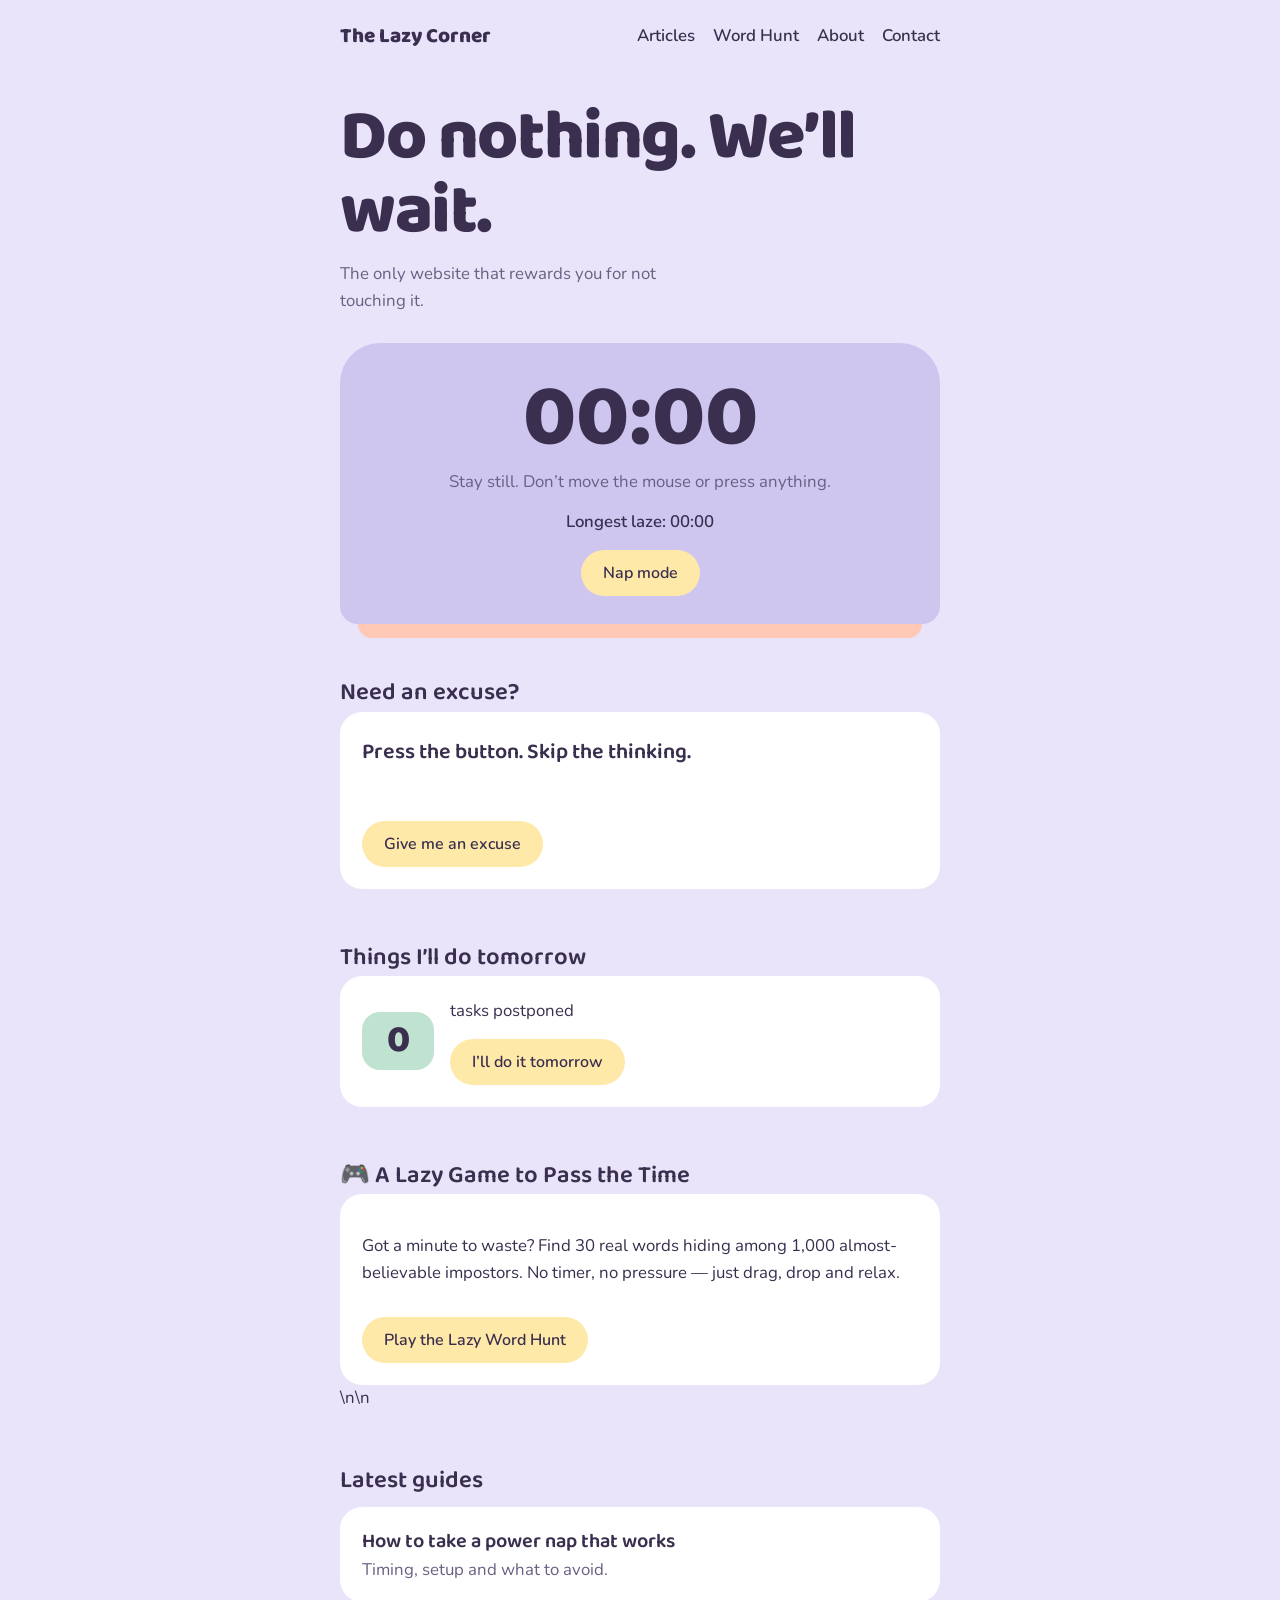
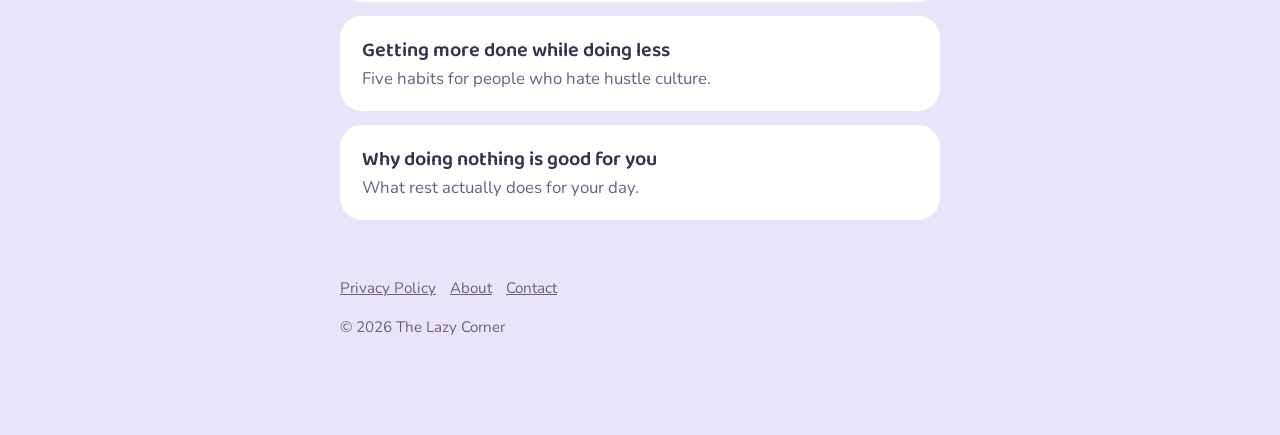
==== index.html @ edf31c2e "Promote the lazy game near the top of the homepage" ====
<!DOCTYPE html>
<html lang="en">
<head>
<!-- Google Tag Manager -->
<script>(function(w,d,s,l,i){w[l]=w[l]||[];w[l].push({'gtm.start':
new Date().getTime(),event:'gtm.js'});var f=d.getElementsByTagName(s)[0],
j=d.createElement(s),dl=l!='dataLayer'?'&l='+l:'';j.async=true;j.src=
'https://www.googletagmanager.com/gtm.js?id='+i+dl;f.parentNode.insertBefore(j,f);
})(window,document,'script','dataLayer','GTM-PF8PZQJV');</script>
<!-- End Google Tag Manager -->

<meta charset="utf-8">
<meta name="viewport" content="width=device-width, initial-scale=1, viewport-fit=cover">
<title>The Lazy Corner: a website for doing nothing</title>
<meta name="description" content="A free website for being lazy: a do-nothing timer, nap mode, an excuse generator and honest guides to resting well.">
<meta name="robots" content="index, follow, max-image-preview:large">
<link rel="canonical" href="https://letscrackitt.github.io/lazyaahh/">
<meta name="theme-color" content="#E9E4FA">
<meta property="og:type" content="website">
<meta property="og:site_name" content="The Lazy Corner">
<meta property="og:title" content="The Lazy Corner: a website for doing nothing">
<meta property="og:description" content="A free website for being lazy: a do-nothing timer, nap mode, an excuse generator and honest guides to resting well.">
<meta property="og:url" content="https://letscrackitt.github.io/lazyaahh/">
<meta name="twitter:card" content="summary">
<meta name="twitter:title" content="The Lazy Corner: a website for doing nothing">
<meta name="twitter:description" content="A free website for being lazy: a do-nothing timer, nap mode, an excuse generator and honest guides to resting well.">
<link rel="stylesheet" href="https://fonts.googleapis.com/css2?family=Baloo+2:wght@600;800&family=Nunito:wght@400;600&display=swap">
<link rel="stylesheet" href="style.css">

<script type="application/ld+json">
{
  "@context": "https://schema.org",
  "@type": "WebSite",
  "name": "The Lazy Corner",
  "url": "https://letscrackitt.github.io/lazyaahh/",
  "description": "A free website for being lazy: a do-nothing timer, nap mode, an excuse generator and honest guides to resting well.",
  "inLanguage": "en"
}
</script>
</head>
<body>
<!-- Google Tag Manager (noscript) -->
<noscript><iframe src="https://www.googletagmanager.com/ns.html?id=GTM-PF8PZQJV" height="0" width="0" style="display:none;visibility:hidden"></iframe></noscript>
<!-- End Google Tag Manager (noscript) -->

<nav class="top" aria-label="Main"><a href="index.html">The Lazy Corner</a><a href="articles.html">Articles</a><a href="word-hunt.html">Word Hunt</a><a href="about.html">About</a><a href="contact.html">Contact</a></nav>
<main>
  <h1>Do nothing. We’ll wait.</h1>
  <p class="lead">The only website that rewards you for not touching it.</p>

  <div class="couch" aria-live="off">
    <div class="timer" id="timer">00:00</div>
    <p class="status" id="status">Stay still. Don’t move the mouse or press anything.</p>
    <p class="best">Longest laze: <span id="best">00:00</span></p>
    <button id="napBtn" type="button">Nap mode</button>
  </div>

  <section>
    <h2>Need an excuse?</h2>
    <div class="card">
      <p class="excuse" id="excuse">Press the button. Skip the thinking.</p>
      <button id="exBtn" type="button">Give me an excuse</button>
    </div>
  </section>

  <section>
    <h2>Things I’ll do tomorrow</h2>
    <div class="card tmr">
      <div class="n" id="tmrN">0</div>
      <div>
        <div>tasks postponed</div>
        <button id="tmrBtn" type="button">I’ll do it tomorrow</button>
      </div>
    </div>
  </section>

  <section class="lazy-game-promo"><h2>🎮 A Lazy Game to Pass the Time</h2><div class="card"><p>Got a minute to waste? Find 30 real words hiding among 1,000 almost-believable impostors. No timer, no pressure — just drag, drop and relax.</p><a href="word-hunt.html"><button type="button">Play the Lazy Word Hunt</button></a></div></section>\n\n  <section><h2>Latest guides</h2><div class="list"><a href="how-to-take-a-power-nap.html"><b>How to take a power nap that works</b><span>Timing, setup and what to avoid.</span></a><a href="lazy-productivity.html"><b>Getting more done while doing less</b><span>Five habits for people who hate hustle culture.</span></a><a href="why-rest-matters.html"><b>Why doing nothing is good for you</b><span>What rest actually does for your day.</span></a></div></section>

  <footer><a href="privacy.html">Privacy Policy</a><a href="about.html">About</a><a href="contact.html">Contact</a><p>© 2026 The Lazy Corner</p></footer>
</main>

<div class="nap" id="nap" role="dialog" aria-label="Nap mode">
  <div class="z" aria-hidden="true"><b>z z z</b></div>
  <div>Shh. Tap or press any key to wake up.</div>
</div>

<script>
(function(){
  var timerEl=document.getElementById('timer'), statusEl=document.getElementById('status'),
      bestEl=document.getElementById('best'), nap=document.getElementById('nap');
  var last=Date.now(), best=0, lastX=null, lastY=null, napping=false;
  try{best=parseInt(localStorage.getItem('lazyBest')||'0',10)||0}catch(e){}
  function fmt(s){var m=Math.floor(s/60),r=s%60;return (m<10?'0':'')+m+':'+(r<10?'0':'')+r}
  bestEl.textContent=fmt(best);
  var msgs=[[0,'Stay still. Don’t move the mouse or press anything.'],[10,'Nice. You’re doing great at nothing.'],
    [30,'Professional-level laziness.'],[60,'One whole minute. Legendary.'],[120,'You’ve earned a snack. Do not get it.']];
  function reset(){
    var secs=Math.floor((Date.now()-last)/1000);
    if(secs>best){best=secs;bestEl.textContent=fmt(best);try{localStorage.setItem('lazyBest',String(best))}catch(e){}
      if(secs>=5)statusEl.textContent='New record. Ugh, so much effort.'}
    else if(secs>=5)statusEl.textContent='You moved. Back to the start.';
    last=Date.now();
    if(napping){napping=false;nap.classList.remove('on')}
  }
  function tick(){
    var s=Math.floor((Date.now()-last)/1000);
    timerEl.textContent=fmt(s);
    for(var i=msgs.length-1;i>=0;i--){if(s>=msgs[i][0]&&s>0){statusEl.textContent=msgs[i][1];break}}
  }
  setInterval(tick,500);
  document.addEventListener('mousemove',function(e){
    if(lastX===null){lastX=e.clientX;lastY=e.clientY;return}
    if(Math.abs(e.clientX-lastX)+Math.abs(e.clientY-lastY)>12){reset()}
    lastX=e.clientX;lastY=e.clientY;
  });
  ['keydown','touchstart','scroll','wheel'].forEach(function(ev){document.addEventListener(ev,reset,{passive:true})});
  document.addEventListener('click',function(e){
    if(napping){reset();return}
    if(e.target.closest('button')){last=Date.now();return}
    reset();
  });

  document.getElementById('napBtn').addEventListener('click',function(e){
    e.stopPropagation();last=Date.now();napping=true;nap.classList.add('on');
  });

  var excuses=['I would, but my couch has a very strong gravitational pull.','My to-do list and I are taking some time apart.',
    'The weather is doing that thing again.','I’m saving my energy for something important. I haven’t decided what.',
    'I’m currently in a thinking phase. It might last until Thursday.','Mercury is doing something. I looked it up. Nobody could explain.',
    'I tried, but the thought of it was already exhausting.','My battery is at 3% and I’m not charging it.',
    'It’s technically not a deadline until someone reminds me twice.','I’d love to, but I just sat down.',
    'That sounds like a future me problem.','I’m in a very important staring-at-the-ceiling meeting.'];
  var exEl=document.getElementById('excuse'), prev=-1;
  document.getElementById('exBtn').addEventListener('click',function(){
    var i;do{i=Math.floor(Math.random()*excuses.length)}while(i===prev);
    prev=i;exEl.textContent=excuses[i];
  });

  var tmr=0, tmrEl=document.getElementById('tmrN');
  document.getElementById('tmrBtn').addEventListener('click',function(){tmr++;tmrEl.textContent=tmr});
})();
</script>
</body>
</html>
---- style.css ----
:root{
  --bg:#E9E4FA; --surface:#FFFFFF; --ink:#3A2F4F; --muted:#6B5F82;
  --pillow:#CFC6F0; --peach:#FFC9B5; --mint:#BFE3D0; --butter:#FFE9A8;
  box-sizing:border-box;
  padding-top:env(safe-area-inset-top,0px); padding-bottom:env(safe-area-inset-bottom,0px);
}
@media (prefers-color-scheme:dark){
  :root:not([data-theme="light"]){--bg:#241D33;--surface:#322A46;--ink:#F1ECFF;--muted:#B7ABD1;--pillow:#4A3F6B;--peach:#7A5A55;--mint:#3F6155;--butter:#7A6A3A}
}
:root[data-theme="dark"]{--bg:#241D33;--surface:#322A46;--ink:#F1ECFF;--muted:#B7ABD1;--pillow:#4A3F6B;--peach:#7A5A55;--mint:#3F6155;--butter:#7A6A3A}
html{scroll-padding-top:env(safe-area-inset-top,0px)}
*{box-sizing:border-box}
body{margin:0;background:var(--bg);color:var(--ink);font:400 1.05rem/1.6 Nunito,system-ui,sans-serif;transition:background 1.5s,color 1.5s}
main{max-width:640px;margin:0 auto;padding:48px 20px 80px}
h1,h2{font-family:"Baloo 2",system-ui,sans-serif;line-height:1.05;margin:0}
h1{font-size:clamp(2.6rem,10vw,4.4rem);font-weight:800;letter-spacing:-.02em}
h2{font-size:1.5rem;font-weight:600;margin-bottom:6px}
.lead{color:var(--muted);margin:12px 0 28px;max-width:34ch}
.couch{background:var(--pillow);border-radius:40px 40px 18px 18px;padding:32px 24px 28px;text-align:center;position:relative}
.couch::after{content:"";position:absolute;left:18px;right:18px;bottom:-14px;height:14px;background:var(--peach);border-radius:0 0 14px 14px}
.timer{font:800 clamp(3.4rem,16vw,5.5rem)/1 "Baloo 2",system-ui,sans-serif;font-variant-numeric:tabular-nums}
.status{margin:6px 0 0;color:var(--muted);min-height:1.6em}
.best{margin:14px 0 0;font-weight:600}
section{margin-top:56px}
.card{background:var(--surface);border-radius:22px;padding:22px}
button{font:600 1rem Nunito,system-ui,sans-serif;color:var(--ink);background:var(--butter);border:0;border-radius:999px;padding:12px 22px;cursor:pointer;margin-top:14px}
button:hover{filter:brightness(.96)}
button:focus-visible{outline:3px solid var(--ink);outline-offset:3px}
.excuse{font:600 1.35rem/1.35 "Baloo 2",system-ui,sans-serif;min-height:3.2em;margin:4px 0 0}
.tmr{display:flex;align-items:center;gap:16px;flex-wrap:wrap}
.tmr .n{font:800 2.4rem/1 "Baloo 2",system-ui,sans-serif;background:var(--mint);border-radius:18px;padding:10px 18px;min-width:72px;text-align:center}
footer{margin-top:56px;color:var(--muted);font-size:.95rem}
.nap{position:fixed;inset:0;background:#120D1F;color:#CFC6F0;display:none;flex-direction:column;align-items:center;justify-content:center;gap:8px;z-index:20;text-align:center;padding:24px}
.nap.on{display:flex}
.nap b{font:800 3rem "Baloo 2",system-ui,sans-serif}
.nap .z{animation:fl 3s ease-in-out infinite}
@keyframes fl{50%{transform:translateY(-12px);opacity:.5}}
@media (prefers-reduced-motion:reduce){.nap .z{animation:none}body{transition:none}}

.top{max-width:640px;margin:0 auto;padding:20px 20px 0;display:flex;gap:18px;flex-wrap:wrap;align-items:center}
.top a{color:var(--ink);text-decoration:none;font-weight:600}
.top a:first-child{font:800 1.3rem "Baloo 2",system-ui,sans-serif;margin-right:auto}
.top a:hover,footer a:hover{text-decoration:underline}
.top a:focus-visible,footer a:focus-visible,.list a:focus-visible{outline:3px solid var(--ink);outline-offset:3px}
article h1{font-size:clamp(2rem,8vw,3rem)}
article h2{margin-top:32px}
article p,article li{max-width:62ch}
.meta{color:var(--muted);margin:10px 0 24px}
.list a{display:block;background:var(--surface);color:var(--ink);text-decoration:none;border-radius:22px;padding:18px 22px;margin-top:14px}
.list b{font:600 1.25rem "Baloo 2",system-ui,sans-serif;display:block}
.list span{color:var(--muted)}
footer a{color:var(--muted);margin-right:14px}
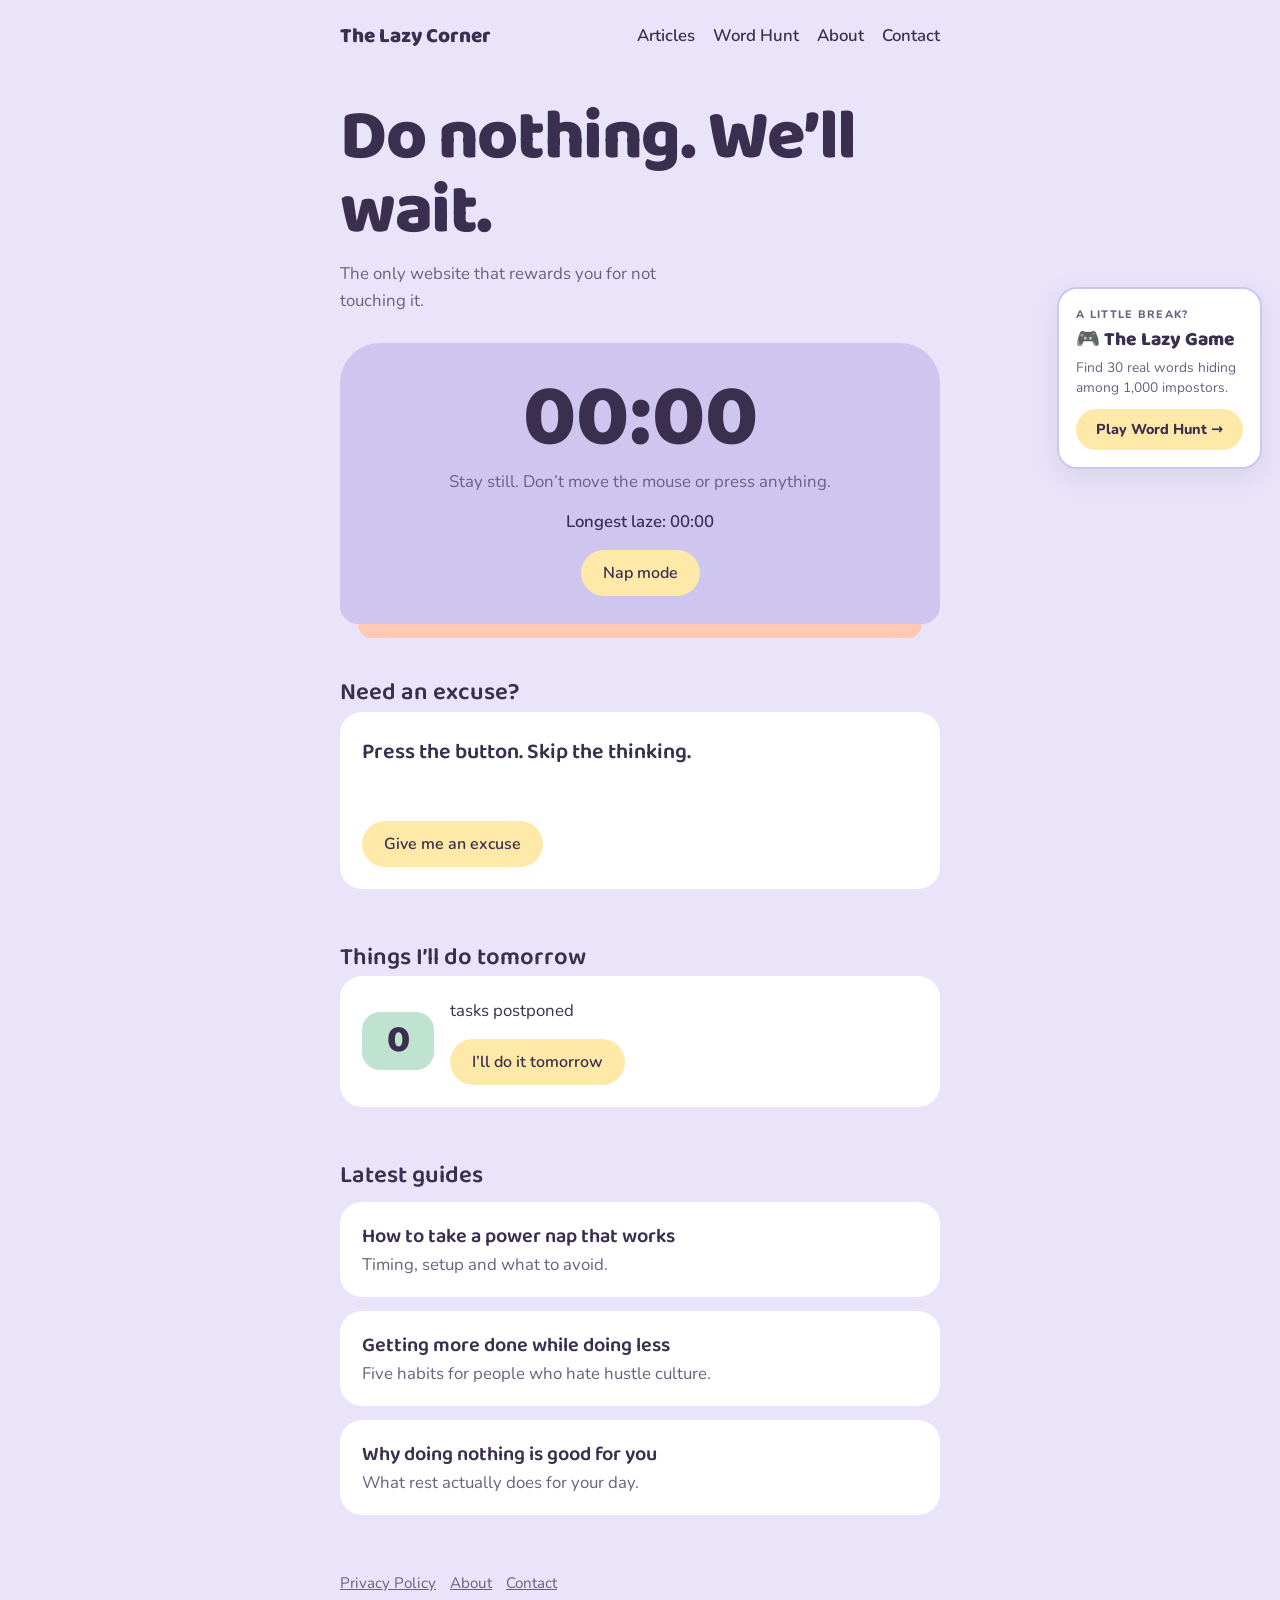
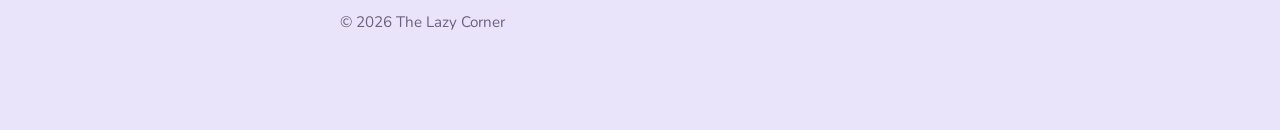
==== commit 0b217f4a: "Add a floating Lazy Game invitation on homepage" ====
--- a/index.html
+++ b/index.html
@@ -26,6 +26,15 @@
 <meta name="twitter:description" content="A free website for being lazy: a do-nothing timer, nap mode, an excuse generator and honest guides to resting well.">
 <link rel="stylesheet" href="https://fonts.googleapis.com/css2?family=Baloo+2:wght@600;800&family=Nunito:wght@400;600&display=swap">
 <link rel="stylesheet" href="style.css">
+<style>
+.lazy-game-float{position:fixed;right:18px;top:42%;transform:translateY(-50%);z-index:15;width:205px;padding:17px;background:var(--surface);border:2px solid var(--pillow);border-radius:20px;box-shadow:0 8px 28px #30204418;color:var(--ink)}
+.lazy-game-float .lazy-game-kicker{display:block;font-size:.68rem;letter-spacing:.12em;font-weight:800;color:var(--muted)}
+.lazy-game-float strong{display:block;font:800 1.2rem/1.2 "Baloo 2",system-ui,sans-serif;margin:5px 0}
+.lazy-game-float p{font-size:.86rem;line-height:1.4;margin:7px 0 12px;color:var(--muted)}
+.lazy-game-float a{display:block;text-align:center;text-decoration:none;background:var(--butter);color:var(--ink);font-weight:800;border-radius:999px;padding:9px 10px;font-size:.9rem}
+.lazy-game-float a:hover{filter:brightness(.96)}
+@media(max-width:1050px){.lazy-game-float{top:auto;right:12px;bottom:12px;transform:none;width:auto;max-width:calc(100vw - 24px);display:flex;align-items:center;gap:10px;padding:9px 12px;border-radius:999px}.lazy-game-float .lazy-game-kicker,.lazy-game-float p{display:none}.lazy-game-float strong{font-size:1rem;margin:0;white-space:nowrap}.lazy-game-float a{padding:8px 13px;white-space:nowrap}}
+</style>
 
 <script type="application/ld+json">
 {
@@ -74,10 +83,18 @@
     </div>
   </section>
 
-  <section class="lazy-game-promo"><h2>🎮 A Lazy Game to Pass the Time</h2><div class="card"><p>Got a minute to waste? Find 30 real words hiding among 1,000 almost-believable impostors. No timer, no pressure — just drag, drop and relax.</p><a href="word-hunt.html"><button type="button">Play the Lazy Word Hunt</button></a></div></section>\n\n  <section><h2>Latest guides</h2><div class="list"><a href="how-to-take-a-power-nap.html"><b>How to take a power nap that works</b><span>Timing, setup and what to avoid.</span></a><a href="lazy-productivity.html"><b>Getting more done while doing less</b><span>Five habits for people who hate hustle culture.</span></a><a href="why-rest-matters.html"><b>Why doing nothing is good for you</b><span>What rest actually does for your day.</span></a></div></section>
+    <section><h2>Latest guides</h2><div class="list"><a href="how-to-take-a-power-nap.html"><b>How to take a power nap that works</b><span>Timing, setup and what to avoid.</span></a><a href="lazy-productivity.html"><b>Getting more done while doing less</b><span>Five habits for people who hate hustle culture.</span></a><a href="why-rest-matters.html"><b>Why doing nothing is good for you</b><span>What rest actually does for your day.</span></a></div></section>
 
   <footer><a href="privacy.html">Privacy Policy</a><a href="about.html">About</a><a href="contact.html">Contact</a><p>© 2026 The Lazy Corner</p></footer>
 </main>
+
+
+<aside class="lazy-game-float" aria-label="The Lazy Game">
+  <span class="lazy-game-kicker">A LITTLE BREAK?</span>
+  <strong>🎮 The Lazy Game</strong>
+  <p>Find 30 real words hiding among 1,000 impostors.</p>
+  <a href="word-hunt.html">Play Word Hunt <span aria-hidden="true">→</span></a>
+</aside>
 
 <div class="nap" id="nap" role="dialog" aria-label="Nap mode">
   <div class="z" aria-hidden="true"><b>z z z</b></div>
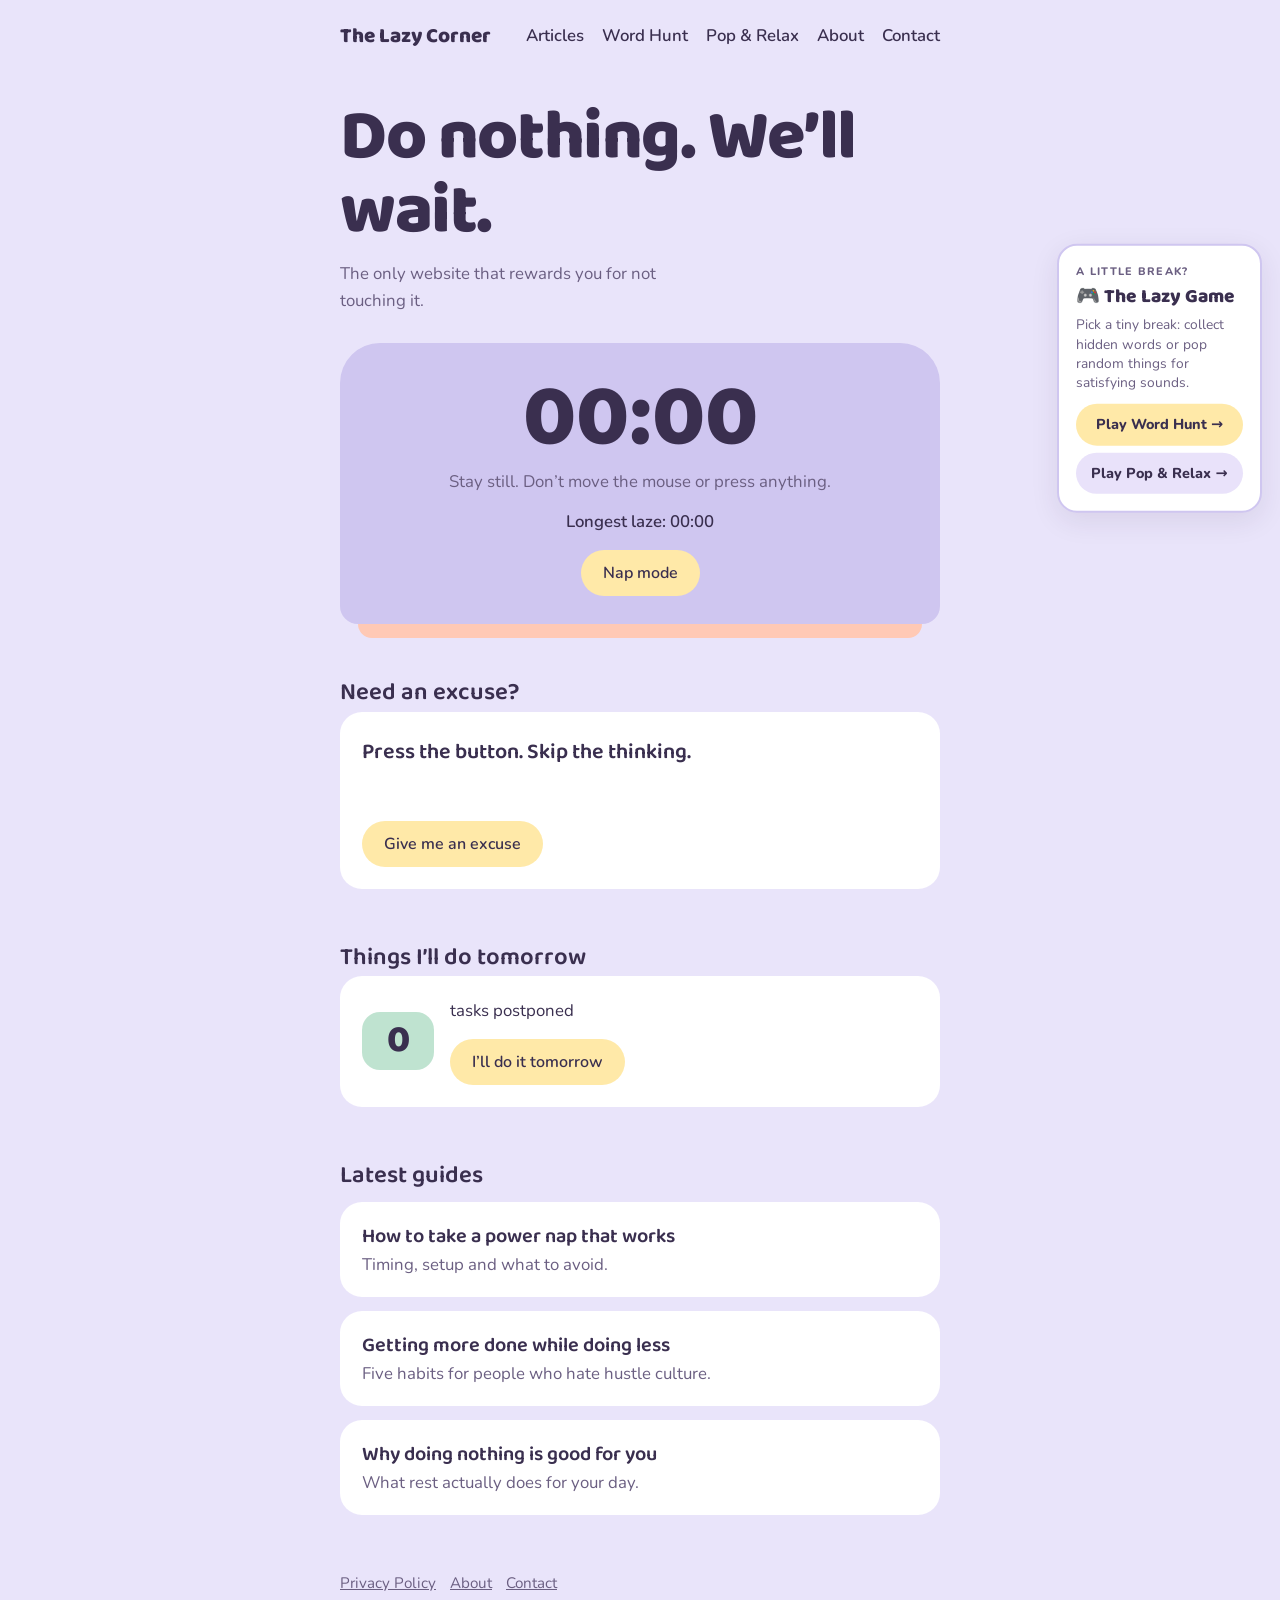
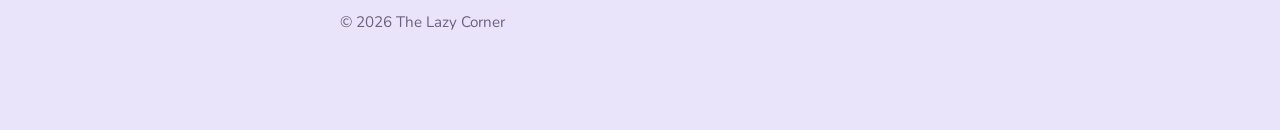
==== commit 18ad27ff: "Add Pop and Relax to Lazy Corner navigation and game card" ====
--- a/index.html
+++ b/index.html
@@ -52,7 +52,7 @@
 <noscript><iframe src="https://www.googletagmanager.com/ns.html?id=GTM-PF8PZQJV" height="0" width="0" style="display:none;visibility:hidden"></iframe></noscript>
 <!-- End Google Tag Manager (noscript) -->
 
-<nav class="top" aria-label="Main"><a href="index.html">The Lazy Corner</a><a href="articles.html">Articles</a><a href="word-hunt.html">Word Hunt</a><a href="about.html">About</a><a href="contact.html">Contact</a></nav>
+<nav class="top" aria-label="Main"><a href="index.html">The Lazy Corner</a><a href="articles.html">Articles</a><a href="word-hunt.html">Word Hunt</a><a href="pop-relax.html">Pop & Relax</a><a href="about.html">About</a><a href="contact.html">Contact</a></nav>
 <main>
   <h1>Do nothing. We’ll wait.</h1>
   <p class="lead">The only website that rewards you for not touching it.</p>
@@ -92,8 +92,9 @@
 <aside class="lazy-game-float" aria-label="The Lazy Game">
   <span class="lazy-game-kicker">A LITTLE BREAK?</span>
   <strong>🎮 The Lazy Game</strong>
-  <p>Find 30 real words hiding among 1,000 impostors.</p>
+  <p>Pick a tiny break: collect hidden words or pop random things for satisfying sounds.</p>
   <a href="word-hunt.html">Play Word Hunt <span aria-hidden="true">→</span></a>
+  <a href="pop-relax.html" style="margin-top:7px;background:#e9e2fa">Play Pop & Relax <span aria-hidden="true">→</span></a>
 </aside>
 
 <div class="nap" id="nap" role="dialog" aria-label="Nap mode">
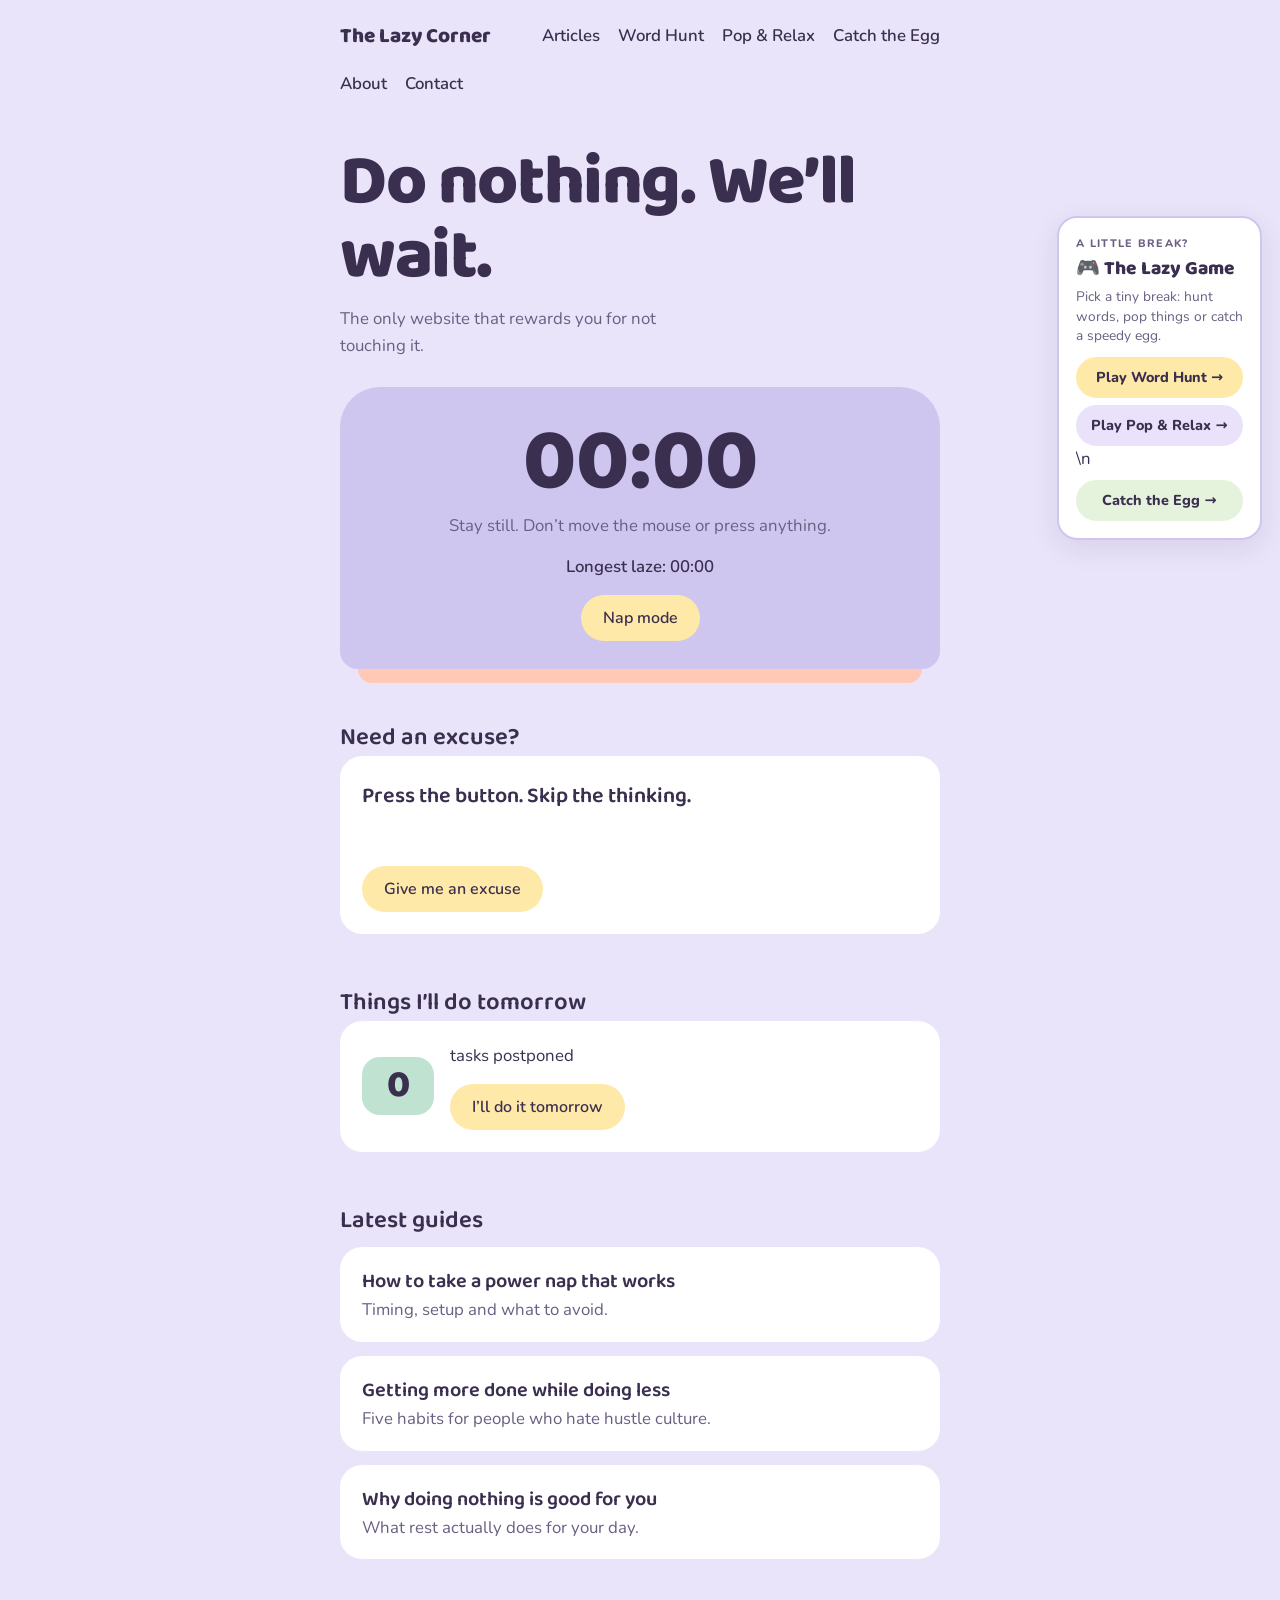
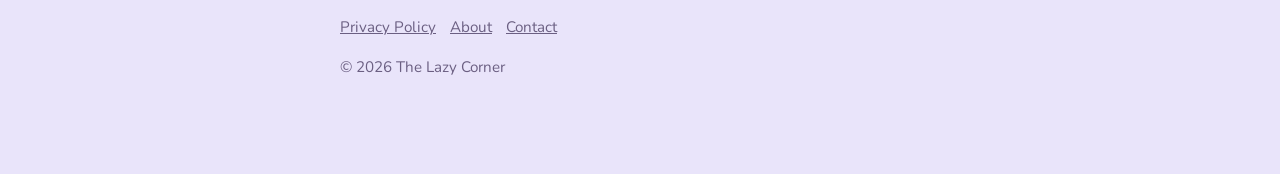
==== commit dde7c6ed: "Add Catch the Egg to game navigation" ====
--- a/index.html
+++ b/index.html
@@ -52,7 +52,7 @@
 <noscript><iframe src="https://www.googletagmanager.com/ns.html?id=GTM-PF8PZQJV" height="0" width="0" style="display:none;visibility:hidden"></iframe></noscript>
 <!-- End Google Tag Manager (noscript) -->
 
-<nav class="top" aria-label="Main"><a href="index.html">The Lazy Corner</a><a href="articles.html">Articles</a><a href="word-hunt.html">Word Hunt</a><a href="pop-relax.html">Pop & Relax</a><a href="about.html">About</a><a href="contact.html">Contact</a></nav>
+<nav class="top" aria-label="Main"><a href="index.html">The Lazy Corner</a><a href="articles.html">Articles</a><a href="word-hunt.html">Word Hunt</a><a href="pop-relax.html">Pop & Relax</a><a href="catch-egg.html">Catch the Egg</a><a href="about.html">About</a><a href="contact.html">Contact</a></nav>
 <main>
   <h1>Do nothing. We’ll wait.</h1>
   <p class="lead">The only website that rewards you for not touching it.</p>
@@ -92,9 +92,9 @@
 <aside class="lazy-game-float" aria-label="The Lazy Game">
   <span class="lazy-game-kicker">A LITTLE BREAK?</span>
   <strong>🎮 The Lazy Game</strong>
-  <p>Pick a tiny break: collect hidden words or pop random things for satisfying sounds.</p>
+  <p>Pick a tiny break: hunt words, pop things or catch a speedy egg.</p>
   <a href="word-hunt.html">Play Word Hunt <span aria-hidden="true">→</span></a>
-  <a href="pop-relax.html" style="margin-top:7px;background:#e9e2fa">Play Pop & Relax <span aria-hidden="true">→</span></a>
+  <a href="pop-relax.html" style="margin-top:7px;background:#e9e2fa">Play Pop & Relax <span aria-hidden="true">→</span></a>\n  <a href="catch-egg.html" style="margin-top:7px;background:#e5f2dc">Catch the Egg <span aria-hidden="true">→</span></a>
 </aside>
 
 <div class="nap" id="nap" role="dialog" aria-label="Nap mode">
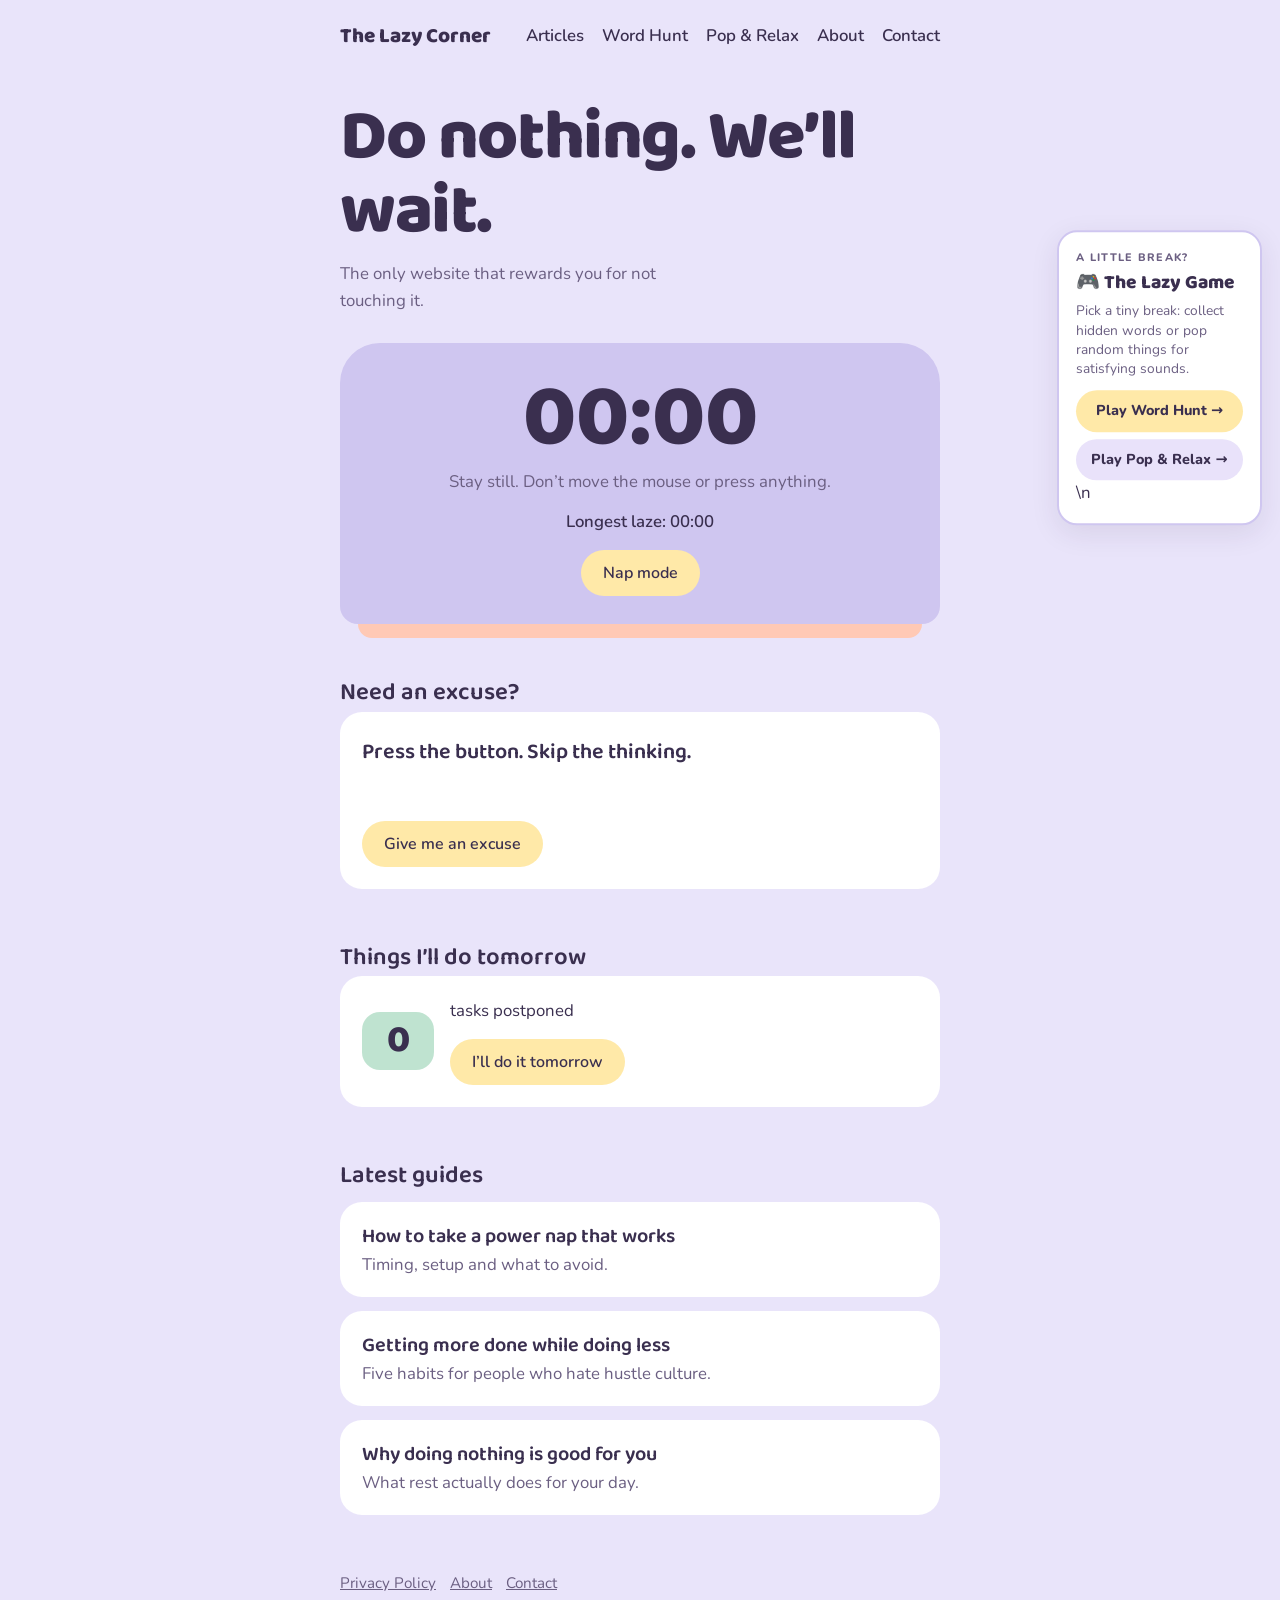
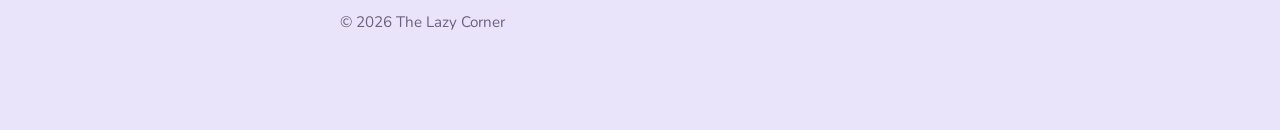
==== commit 87375036: "Remove Catch the Egg from homepage" ====
--- a/index.html
+++ b/index.html
@@ -52,7 +52,7 @@
 <noscript><iframe src="https://www.googletagmanager.com/ns.html?id=GTM-PF8PZQJV" height="0" width="0" style="display:none;visibility:hidden"></iframe></noscript>
 <!-- End Google Tag Manager (noscript) -->
 
-<nav class="top" aria-label="Main"><a href="index.html">The Lazy Corner</a><a href="articles.html">Articles</a><a href="word-hunt.html">Word Hunt</a><a href="pop-relax.html">Pop & Relax</a><a href="catch-egg.html">Catch the Egg</a><a href="about.html">About</a><a href="contact.html">Contact</a></nav>
+<nav class="top" aria-label="Main"><a href="index.html">The Lazy Corner</a><a href="articles.html">Articles</a><a href="word-hunt.html">Word Hunt</a><a href="pop-relax.html">Pop & Relax</a><a href="about.html">About</a><a href="contact.html">Contact</a></nav>
 <main>
   <h1>Do nothing. We’ll wait.</h1>
   <p class="lead">The only website that rewards you for not touching it.</p>
@@ -92,9 +92,9 @@
 <aside class="lazy-game-float" aria-label="The Lazy Game">
   <span class="lazy-game-kicker">A LITTLE BREAK?</span>
   <strong>🎮 The Lazy Game</strong>
-  <p>Pick a tiny break: hunt words, pop things or catch a speedy egg.</p>
+  <p>Pick a tiny break: collect hidden words or pop random things for satisfying sounds.</p>
   <a href="word-hunt.html">Play Word Hunt <span aria-hidden="true">→</span></a>
-  <a href="pop-relax.html" style="margin-top:7px;background:#e9e2fa">Play Pop & Relax <span aria-hidden="true">→</span></a>\n  <a href="catch-egg.html" style="margin-top:7px;background:#e5f2dc">Catch the Egg <span aria-hidden="true">→</span></a>
+  <a href="pop-relax.html" style="margin-top:7px;background:#e9e2fa">Play Pop & Relax <span aria-hidden="true">→</span></a>\n  
 </aside>
 
 <div class="nap" id="nap" role="dialog" aria-label="Nap mode">
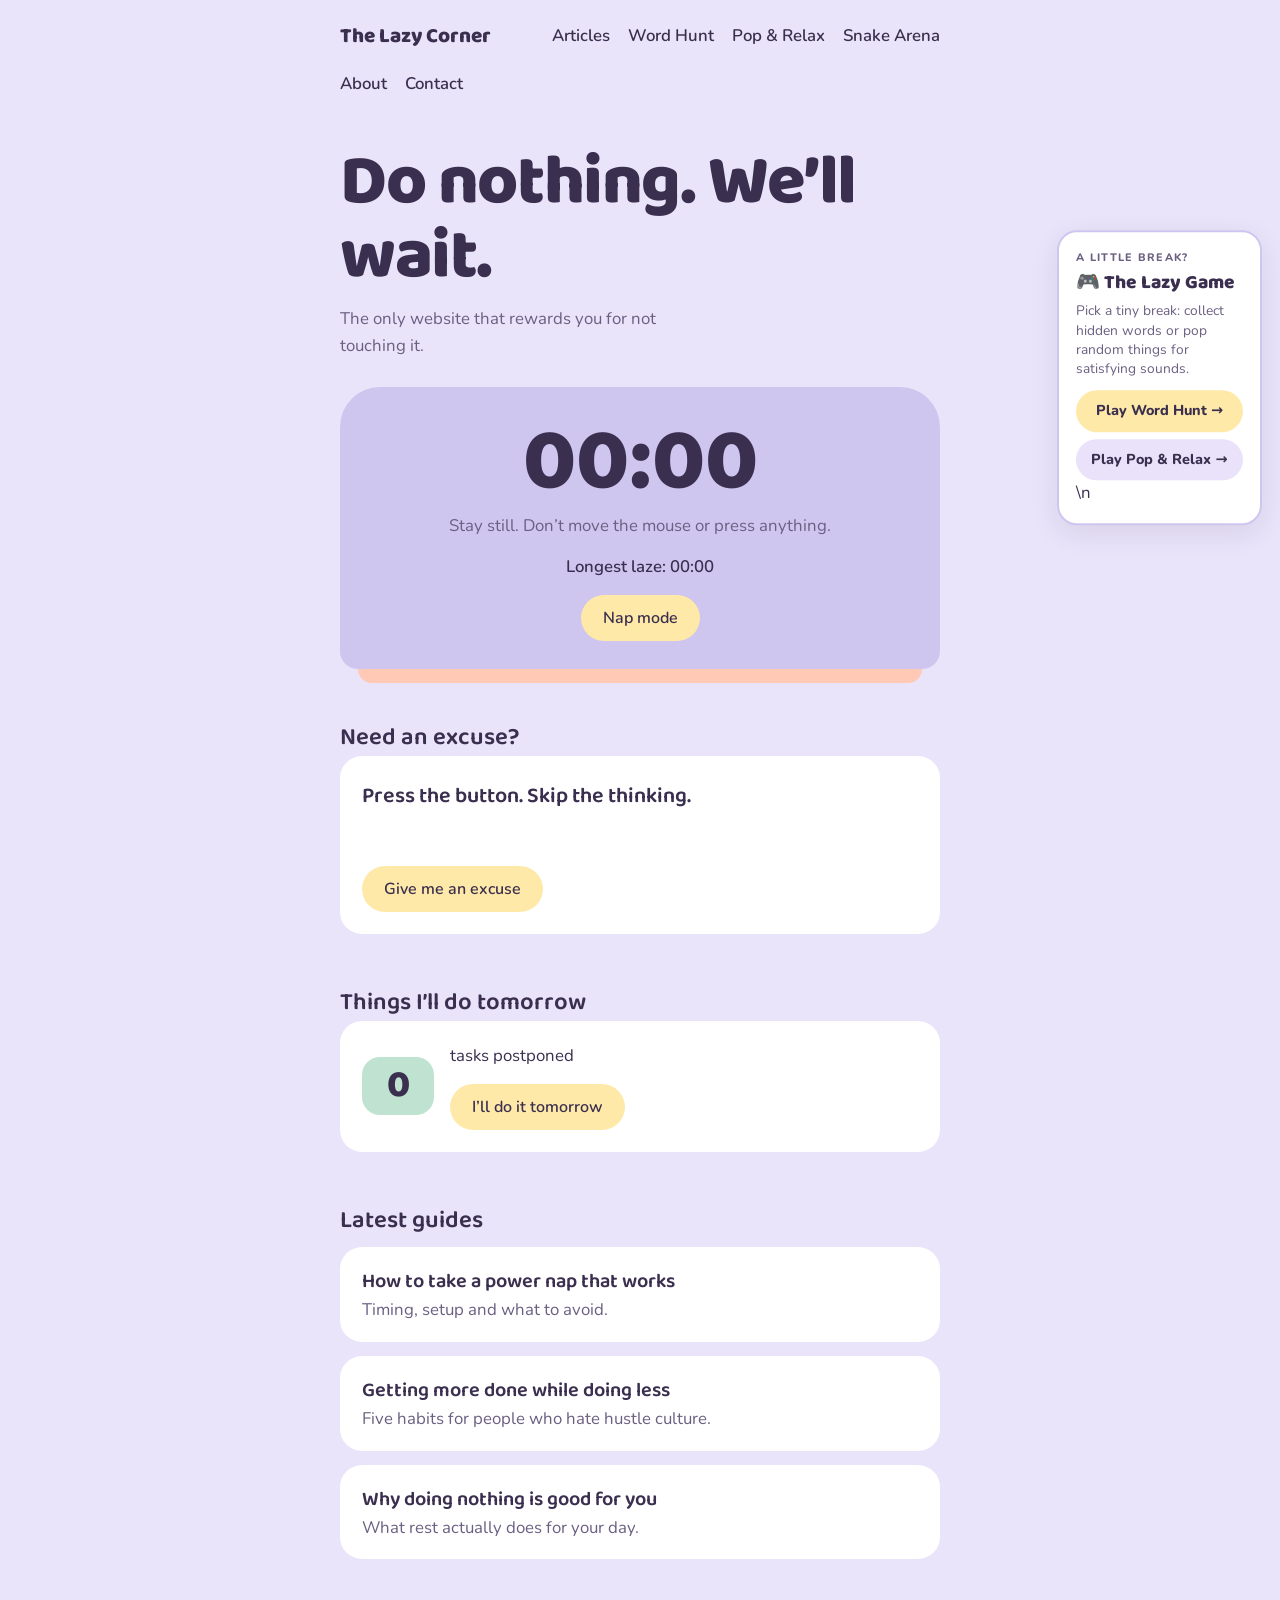
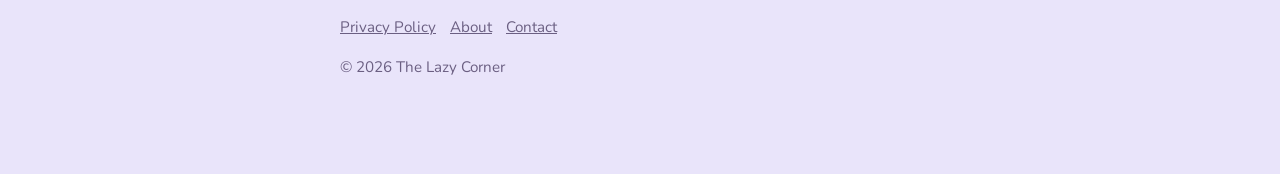
==== commit f17882a1: "Add Snake Arena to game navigation" ====
--- a/index.html
+++ b/index.html
@@ -52,7 +52,7 @@
 <noscript><iframe src="https://www.googletagmanager.com/ns.html?id=GTM-PF8PZQJV" height="0" width="0" style="display:none;visibility:hidden"></iframe></noscript>
 <!-- End Google Tag Manager (noscript) -->
 
-<nav class="top" aria-label="Main"><a href="index.html">The Lazy Corner</a><a href="articles.html">Articles</a><a href="word-hunt.html">Word Hunt</a><a href="pop-relax.html">Pop & Relax</a><a href="about.html">About</a><a href="contact.html">Contact</a></nav>
+<nav class="top" aria-label="Main"><a href="index.html">The Lazy Corner</a><a href="articles.html">Articles</a><a href="word-hunt.html">Word Hunt</a><a href="pop-relax.html">Pop & Relax</a><a href="snake-arena.html">Snake Arena</a><a href="about.html">About</a><a href="contact.html">Contact</a></nav>
 <main>
   <h1>Do nothing. We’ll wait.</h1>
   <p class="lead">The only website that rewards you for not touching it.</p>
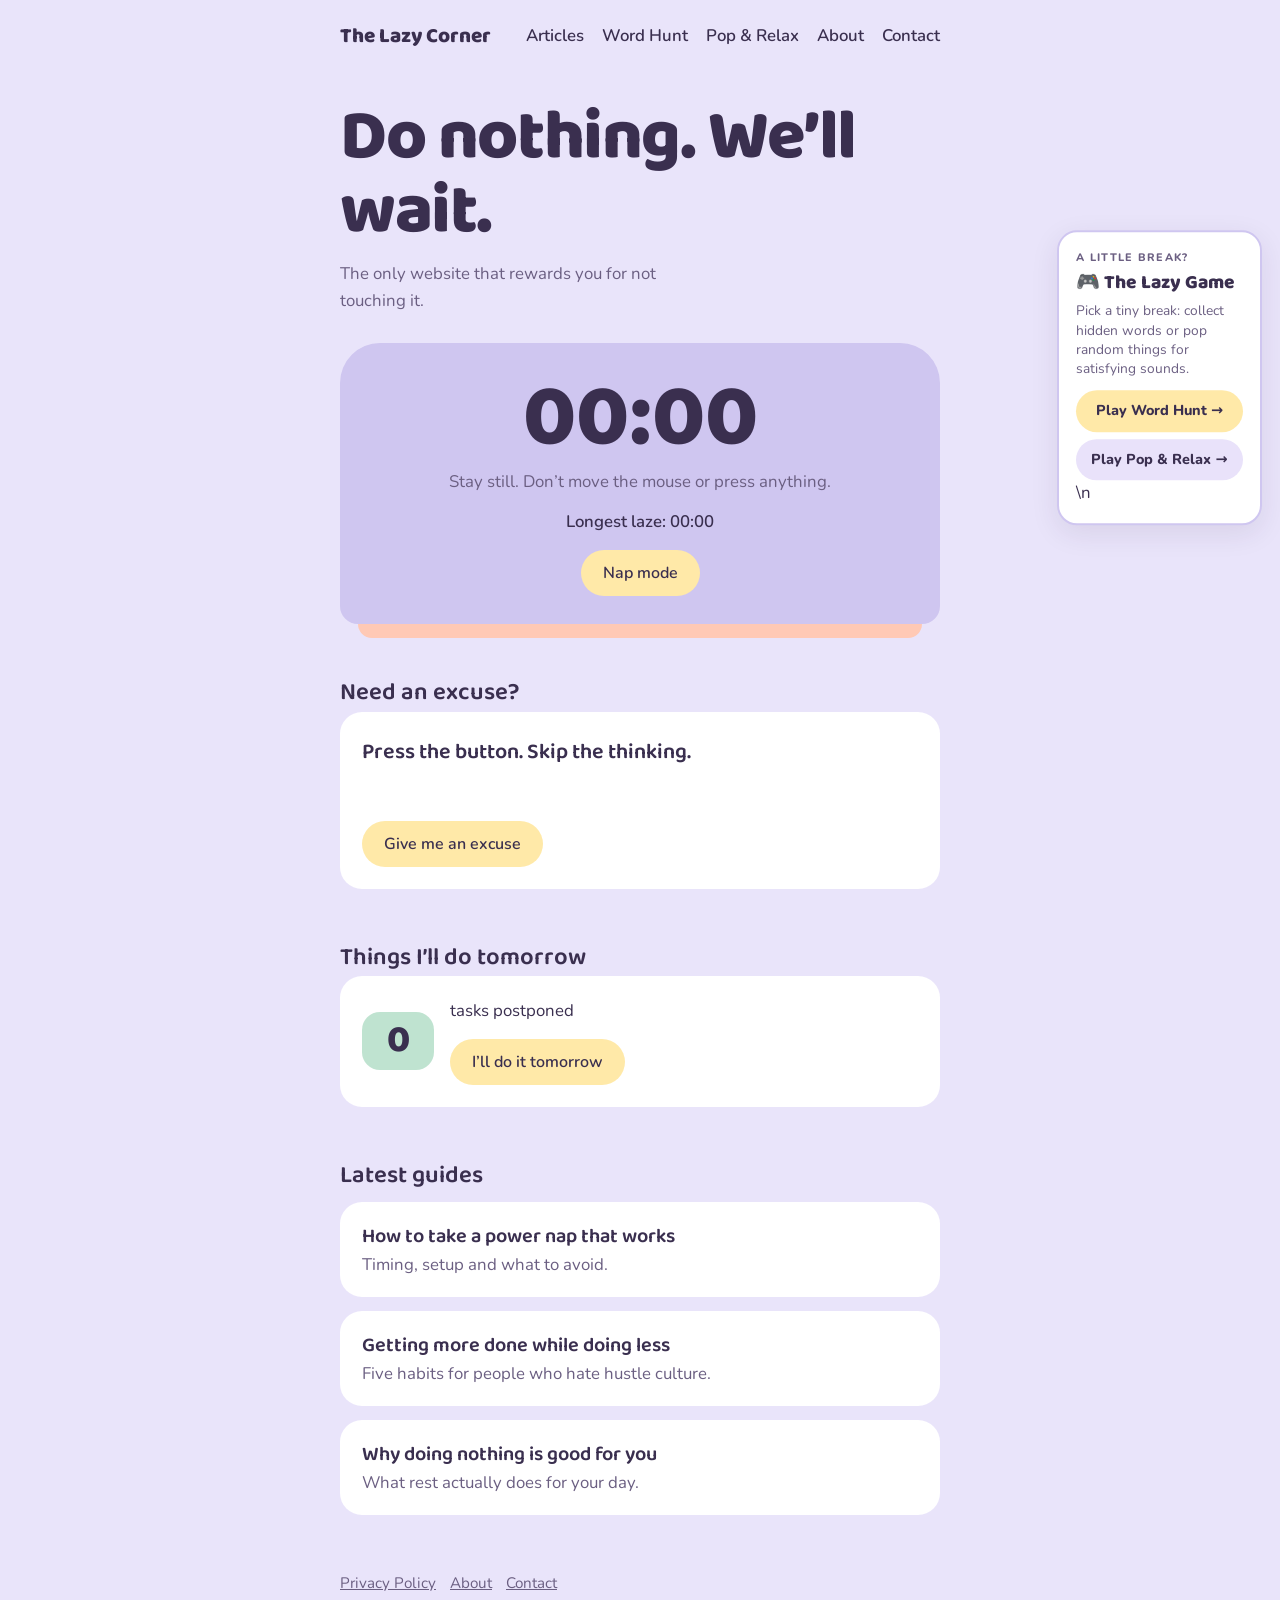
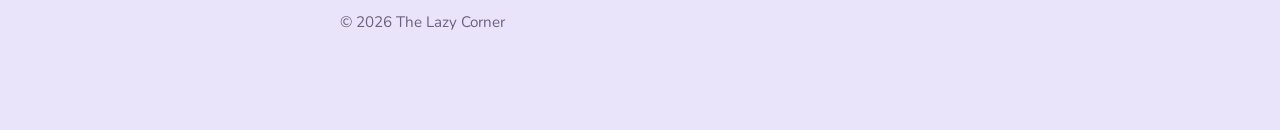
==== commit d60a9b9e: "Remove Snake Arena from homepage navigation" ====
--- a/index.html
+++ b/index.html
@@ -52,7 +52,7 @@
 <noscript><iframe src="https://www.googletagmanager.com/ns.html?id=GTM-PF8PZQJV" height="0" width="0" style="display:none;visibility:hidden"></iframe></noscript>
 <!-- End Google Tag Manager (noscript) -->
 
-<nav class="top" aria-label="Main"><a href="index.html">The Lazy Corner</a><a href="articles.html">Articles</a><a href="word-hunt.html">Word Hunt</a><a href="pop-relax.html">Pop & Relax</a><a href="snake-arena.html">Snake Arena</a><a href="about.html">About</a><a href="contact.html">Contact</a></nav>
+<nav class="top" aria-label="Main"><a href="index.html">The Lazy Corner</a><a href="articles.html">Articles</a><a href="word-hunt.html">Word Hunt</a><a href="pop-relax.html">Pop & Relax</a><a href="about.html">About</a><a href="contact.html">Contact</a></nav>
 <main>
   <h1>Do nothing. We’ll wait.</h1>
   <p class="lead">The only website that rewards you for not touching it.</p>
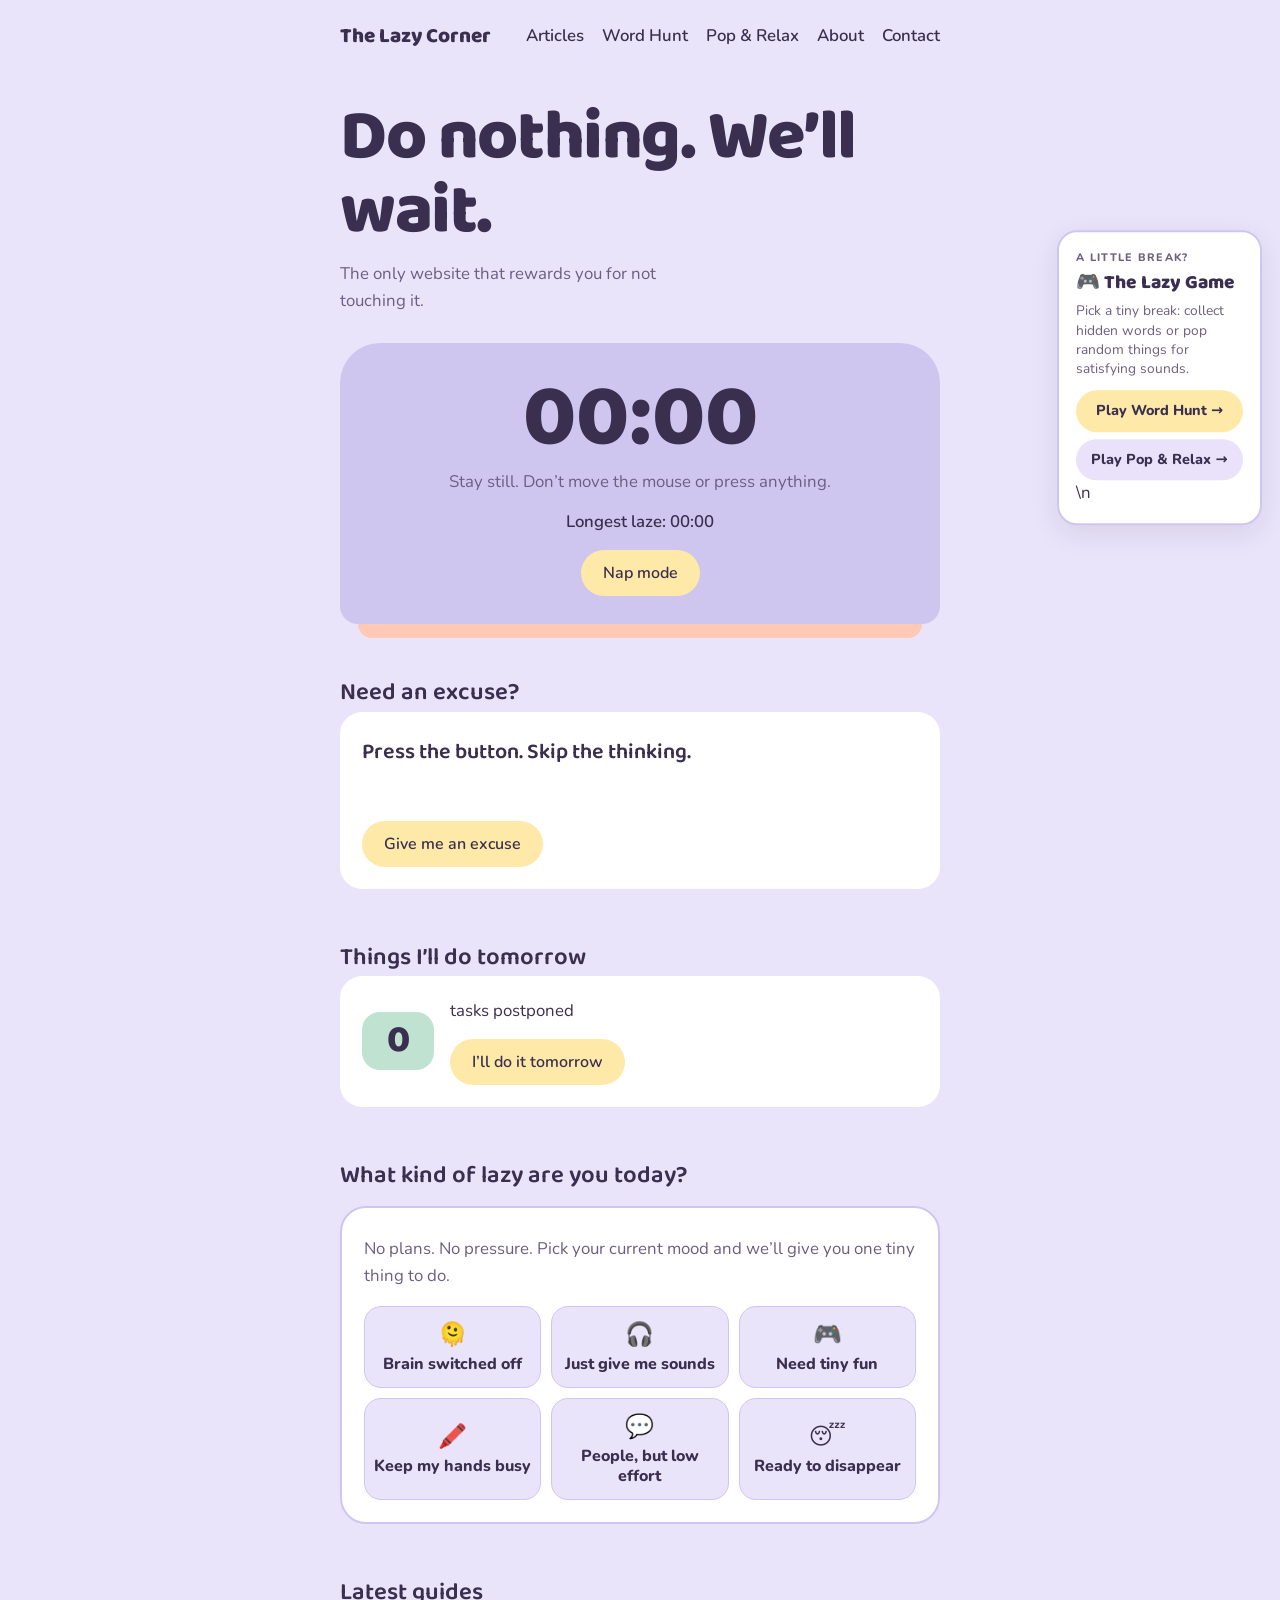
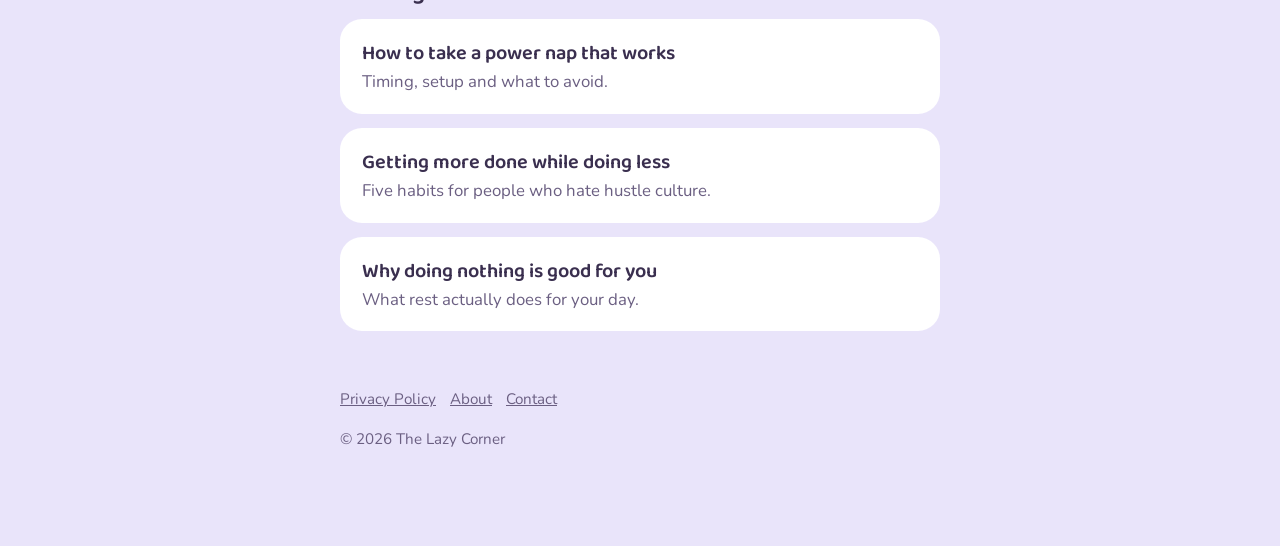
==== commit 35ec3c60: "Add research-inspired lazy mood activity picker" ====
--- a/index.html
+++ b/index.html
@@ -34,6 +34,20 @@
 .lazy-game-float a{display:block;text-align:center;text-decoration:none;background:var(--butter);color:var(--ink);font-weight:800;border-radius:999px;padding:9px 10px;font-size:.9rem}
 .lazy-game-float a:hover{filter:brightness(.96)}
 @media(max-width:1050px){.lazy-game-float{top:auto;right:12px;bottom:12px;transform:none;width:auto;max-width:calc(100vw - 24px);display:flex;align-items:center;gap:10px;padding:9px 12px;border-radius:999px}.lazy-game-float .lazy-game-kicker,.lazy-game-float p{display:none}.lazy-game-float strong{font-size:1rem;margin:0;white-space:nowrap}.lazy-game-float a{padding:8px 13px;white-space:nowrap}}
+
+/* Lazy mood picker */
+.lazy-picker{background:var(--surface);border:2px solid var(--pillow);border-radius:26px;padding:22px;margin-top:18px}
+.lazy-picker-intro{color:var(--muted);margin:6px 0 16px}
+.lazy-moods{display:grid;grid-template-columns:repeat(3,minmax(0,1fr));gap:10px}
+.lazy-mood{margin:0;padding:13px 9px;background:var(--bg);border:1px solid var(--pillow);border-radius:17px;font-weight:800;line-height:1.25;min-height:76px}
+.lazy-mood span{display:block;font-size:1.45rem;margin-bottom:5px}
+.lazy-mood[aria-pressed="true"]{background:var(--mint);border-color:var(--ink)}
+.lazy-pick-result{display:none;margin-top:15px;padding:17px;border-radius:18px;background:var(--bg)}
+.lazy-pick-result.show{display:block}
+.lazy-pick-result p{font:600 1.2rem/1.35 "Baloo 2",system-ui,sans-serif;margin:0 0 12px}
+.lazy-pick-result a,.lazy-pick-result button{display:inline-block;margin:0 7px 0 0;padding:9px 15px;border-radius:999px;background:var(--butter);color:var(--ink);text-decoration:none;font-weight:800;font-size:.92rem;border:0}
+.lazy-pick-result .another{background:var(--surface);border:1px solid var(--pillow)}
+@media(max-width:460px){.lazy-moods{grid-template-columns:repeat(2,minmax(0,1fr))}.lazy-picker{padding:17px}}
 </style>
 
 <script type="application/ld+json">
@@ -79,6 +93,26 @@
       <div>
         <div>tasks postponed</div>
         <button id="tmrBtn" type="button">I’ll do it tomorrow</button>
+      </div>
+    </div>
+  </section>
+
+
+  <section id="lazy-mood">
+    <h2>What kind of lazy are you today?</h2>
+    <div class="lazy-picker">
+      <p class="lazy-picker-intro">No plans. No pressure. Pick your current mood and we’ll give you one tiny thing to do.</p>
+      <div class="lazy-moods" role="group" aria-label="Choose your lazy mood">
+        <button class="lazy-mood" type="button" data-mood="brain"><span>🫠</span>Brain switched off</button>
+        <button class="lazy-mood" type="button" data-mood="sound"><span>🎧</span>Just give me sounds</button>
+        <button class="lazy-mood" type="button" data-mood="fun"><span>🎮</span>Need tiny fun</button>
+        <button class="lazy-mood" type="button" data-mood="hands"><span>🖍️</span>Keep my hands busy</button>
+        <button class="lazy-mood" type="button" data-mood="social"><span>💬</span>People, but low effort</button>
+        <button class="lazy-mood" type="button" data-mood="sleep"><span>😴</span>Ready to disappear</button>
+      </div>
+      <div class="lazy-pick-result" id="lazyPickResult" aria-live="polite">
+        <p id="lazyPickText"></p>
+        <div id="lazyPickAction"></div>
       </div>
     </div>
   </section>
@@ -156,6 +190,52 @@
 
   var tmr=0, tmrEl=document.getElementById('tmrN');
   document.getElementById('tmrBtn').addEventListener('click',function(){tmr++;tmrEl.textContent=tmr});
+
+  var lazyPicks={
+    brain:[
+      {text:'Put on a comfort show or a familiar YouTube video. Choose something you don’t have to concentrate on.',label:'Find something to watch',url:'https://www.youtube.com/results?search_query=comfort+watch+videos'},
+      {text:'Give yourself a guilt-free 10-minute scroll. Set a tiny boundary so one video doesn’t become three hours.',label:'Open YouTube Shorts',url:'https://www.youtube.com/shorts'},
+      {text:'Watch tiny animals being ridiculous. It is a perfectly valid use of a break.',label:'Watch animal videos',url:'https://www.youtube.com/results?search_query=funny+animal+videos'}
+    ],
+    sound:[
+      {text:'Put on a playlist and lie down. No need to skip every song; let it run.',label:'Find a chill playlist',url:'https://www.youtube.com/results?search_query=chill+playlist'},
+      {text:'Try a low-stakes podcast or audiobook while you stare at the ceiling.',label:'Find a podcast',url:'https://www.youtube.com/results?search_query=light+fun+podcast'},
+      {text:'Let rain, café chatter or soft background noise fill the room.',label:'Play rain sounds',url:'https://www.youtube.com/results?search_query=rain+sounds+for+relaxing'}
+    ],
+    fun:[
+      {text:'Pop random things until your brain gets its tiny moment of joy.',label:'Play Pop & Relax',url:'pop-relax.html'},
+      {text:'Hunt for hidden words. It’s a tiny challenge with absolutely no consequences.',label:'Play Word Hunt',url:'word-hunt.html'}
+    ],
+    hands:[
+      {text:'Doodle the same tiny shape all over a page. It does not need to become art.'},
+      {text:'Colour something while listening to music. Even a pen and the back of an old envelope will do.'},
+      {text:'Make a tiny paper thing, fold a few clothes, or sort one small pile. Stop whenever it stops being relaxing.'},
+      {text:'Try a simple word search, jigsaw or a few rounds of a puzzle. No streaks, no pressure.'}
+    ],
+    social:[
+      {text:'Send someone a meme with no explanation. Let the meme do the talking.'},
+      {text:'Send a 20-second voice note to someone you like. It doesn’t need to become a full conversation.'},
+      {text:'Ask a friend what they’re eating or watching right now. Low-effort conversation starter.'}
+    ],
+    sleep:[
+      {text:'If you’re sleepy, try a short 15–20 minute nap. Keep it gentle and set an alarm.',label:'Open Nap Mode',action:'nap'},
+      {text:'Do absolutely nothing for one minute. Unclench your jaw, drop your shoulders and let the room be quiet.',label:'Start doing nothing',action:'still'}
+    ]
+  };
+  var moodButtons=document.querySelectorAll('.lazy-mood'),pickBox=document.getElementById('lazyPickResult'),pickText=document.getElementById('lazyPickText'),pickAction=document.getElementById('lazyPickAction'),activeMood='';
+  function showLazyPick(mood){
+    activeMood=mood;
+    moodButtons.forEach(function(b){b.setAttribute('aria-pressed',b.dataset.mood===mood?'true':'false')});
+    var options=lazyPicks[mood],choice=options[Math.floor(Math.random()*options.length)];
+    pickText.textContent=choice.text;pickAction.innerHTML='';
+    if(choice.url){var a=document.createElement('a');a.href=choice.url;a.textContent=choice.label;a.target='_blank';a.rel='noopener';if(choice.url.indexOf('.html')>-1){a.removeAttribute('target');a.removeAttribute('rel')}pickAction.appendChild(a)}
+    if(choice.action==='nap'){var b=document.createElement('button');b.type='button';b.textContent=choice.label;b.addEventListener('click',function(){document.getElementById('napBtn').click()});pickAction.appendChild(b)}
+    if(choice.action==='still'){var b2=document.createElement('button');b2.type='button';b2.textContent=choice.label;b2.addEventListener('click',function(){document.getElementById('timer').scrollIntoView({behavior:'smooth',block:'center'});document.getElementById('status').textContent='One quiet minute. You do not have to do anything.';});pickAction.appendChild(b2)}
+    var again=document.createElement('button');again.type='button';again.className='another';again.textContent='Give me another idea';again.addEventListener('click',function(){showLazyPick(mood)});pickAction.appendChild(again);
+    pickBox.classList.add('show');
+  }
+  moodButtons.forEach(function(b){b.setAttribute('aria-pressed','false');b.addEventListener('click',function(){showLazyPick(b.dataset.mood)})});
+
 })();
 </script>
 </body>
